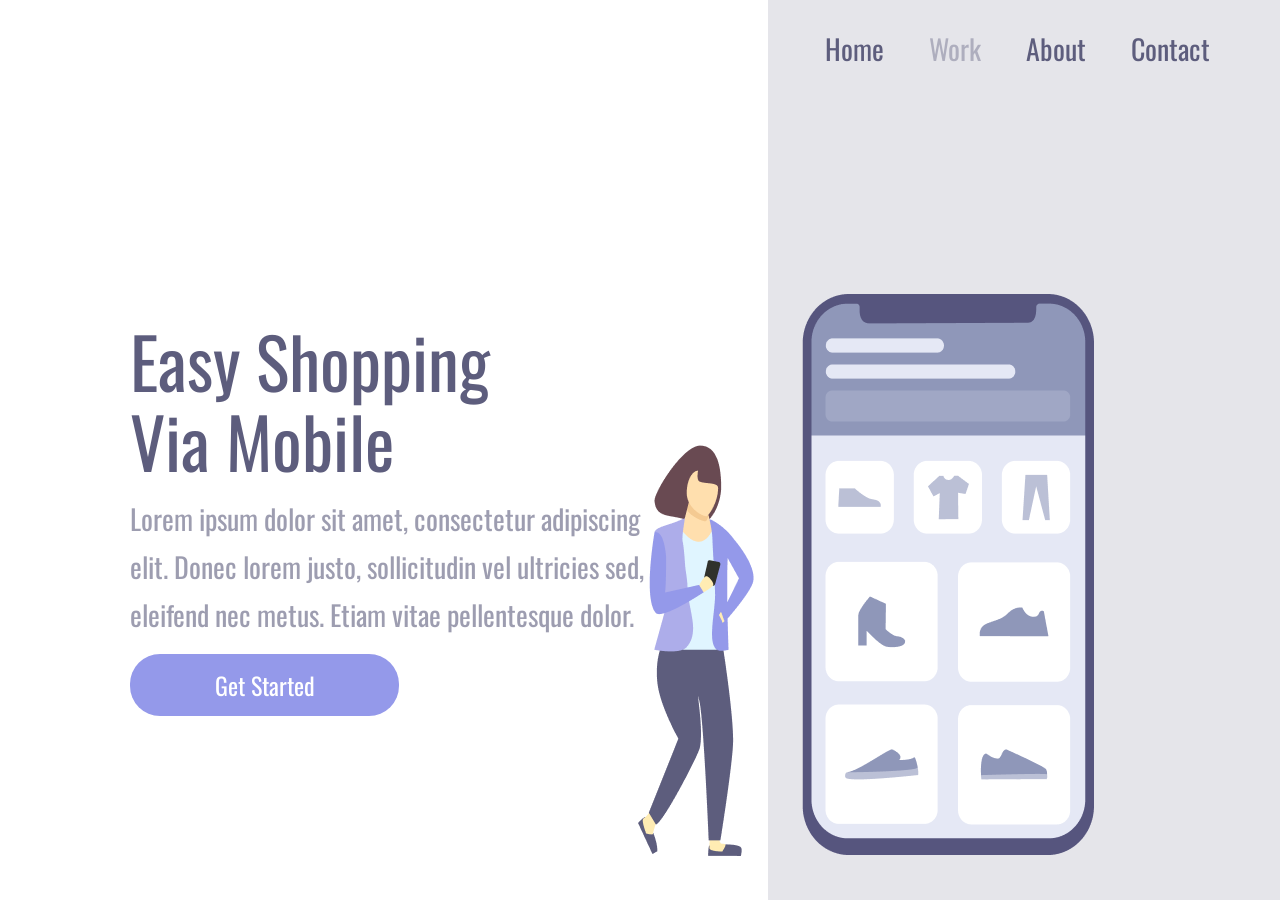
==== projeto-easy-shop/index.html @ 32786e82 "Primeiro Commit - Projeto Easy Shop" ====
<!DOCTYPE html>
<html lang="pt-BR">
<head>
    <meta charset="utf-8">
    <meta name="viewport" content="width=device-width, initial-scale=1.0">
    <link rel="stylesheet" href="./css/style.css">
    <title>Easy Shopping - Mobile | Projeto</title>
</head>
<body>
    <div class="wrapper">
        <section class="content-left">
            <h1>Easy Shopping Via Mobile</h1>
            <p>Lorem ipsum dolor sit amet, consectetur  adipiscing elit. Donec lorem justo, sollicitudin vel ultricies sed, eleifend nec metus. Etiam vitae pellentesque dolor. </p>
            <button>Get Started</button>
        </section>
        <section class="content-right">
            <header>
                <a>Home</a>
                <a>Work</a>
                <a>About</a>
                <a>Contact</a>
            </header>
            <img src="./assets/girl-cellphone.png" alt="">
        </section>
    </div>
</body>
</html>
---- projeto-easy-shop/css/style.css ----
/* Fonts */
@import url('https://fonts.googleapis.com/css2?family=Oswald&display=swap');

/* CSS Default  */
* {
    margin: 0;
    padding: 0;
    box-sizing: border-box;
    color: #5D5D7D;
    font-family: 'Oswald', sans-serif;
    font-weight: 400;
}

/* Container Left */
div.wrapper .content-left {
    display: inline-block;
    width: 60%;
    margin-top: 25%;
    padding-left: 130px;
}

div.wrapper .content-left h1 {
    width: 368px;
    font-size: 70px;
    line-height: 80px;
}

div.wrapper .content-left p {
    width: 540px;
    margin: 15px 0;
    font-size: 28px;
    line-height: 48px;
    opacity: 0.6;
}

div.wrapper .content-left button {
    width: 269px;
    height: 62px;
    background-color: #9499EA;
    color: #ffffff;
    font-size: 24px;
    text-align: center;
    line-height: 36px;
    border: 0;
    border-radius: 30px;
    cursor: pointer;
    transition: all .2s;
}

div.wrapper .content-left button:hover {
    opacity: .7;
}

div.wrapper .content-left button:active {
    opacity: .4;
}

/* Container Right */
div.wrapper .content-right {
    display: inline-block;
    position: absolute;
    width: 40%;
    height: 100vh;    
    background-color: rgba(93, 93, 125, 0.16);
}

div.wrapper .content-right header {
    margin: 28px 0 0 57px;
}

div.wrapper .content-right header a {
    font-size: 28px;
    line-height: 41px;
    margin-right: 41px;
    cursor: pointer;
}

div.wrapper .content-right header a:nth-child(2) {
    opacity: .4;
}

div.wrapper .content-right header a:hover {
    opacity: .4;
}

div.wrapper .content-right header a:active {
    opacity: .6;
}

div.wrapper .content-right img {
    position: relative;
    top: 25%;
    right: 130px;
}

/* MEDIA QUERIES */
@media screen and (max-width: 900px) {

    div.wrapper .content-left {
        display: block;
        width: 100%;
        height: 50%;
        margin: 0;
        padding: 0;
    }

    div.wrapper .content-left h1 {
        width: auto;
        margin: 58px 50px 0 50px;
        font-size: 36px;
        text-align: center;
        line-height: 52px;
    }

    div.wrapper .content-left p {
        width: auto;
        margin: 15px 40px;
        font-size: 14px;
        line-height: 24px;
        text-align: center;
    }

    div.wrapper .content-left button {
        display: block;
        margin: 20px auto;
    }

    div.wrapper .content-right {
        display: block;
        position: static;
        width: 100%;
        height: auto;
        margin: 0;
        padding: 40px;
    }

    div.wrapper .content-right header {
        display: none;
    }

    div.wrapper .content-right img {
        position: static;
        max-width: 90%;
    }

}
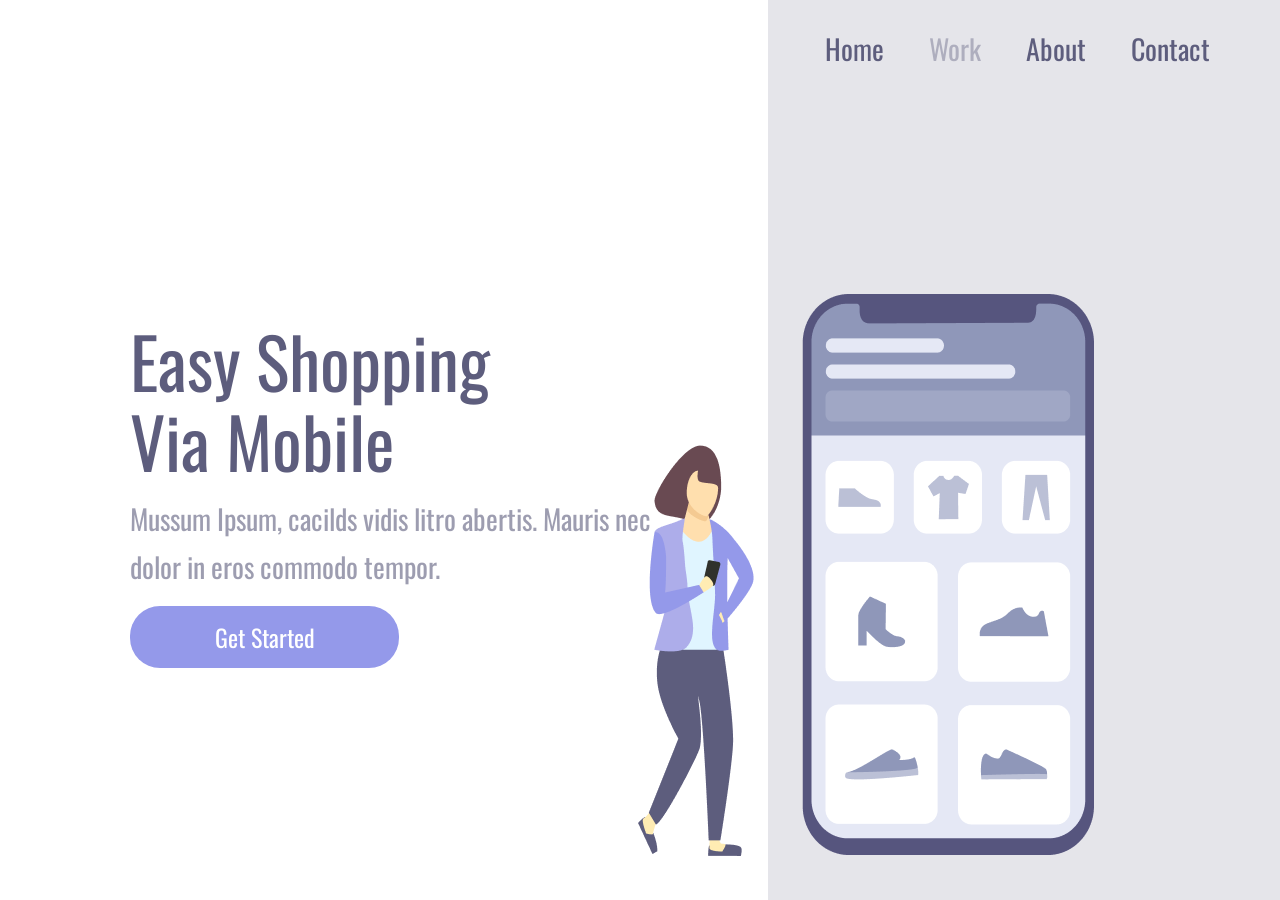
==== commit 12130bf4: "Alteração do opacity no style.css e alteração de parágrafo no html" ====
--- a/projeto-easy-shop/index.html
+++ b/projeto-easy-shop/index.html
@@ -4,13 +4,13 @@
     <meta charset="utf-8">
     <meta name="viewport" content="width=device-width, initial-scale=1.0">
     <link rel="stylesheet" href="./css/style.css">
-    <title>Easy Shopping - Mobile | Projeto</title>
+    <title>Easy Shopping - Mobile 2.0 | Projeto</title>
 </head>
 <body>
     <div class="wrapper">
         <section class="content-left">
             <h1>Easy Shopping Via Mobile</h1>
-            <p>Lorem ipsum dolor sit amet, consectetur  adipiscing elit. Donec lorem justo, sollicitudin vel ultricies sed, eleifend nec metus. Etiam vitae pellentesque dolor. </p>
+            <p>Mussum Ipsum, cacilds vidis litro abertis. Mauris nec dolor in eros commodo tempor.</p>
             <button>Get Started</button>
         </section>
         <section class="content-right">
--- a/projeto-easy-shop/css/style.css
+++ b/projeto-easy-shop/css/style.css
@@ -48,7 +48,7 @@
 }
 
 div.wrapper .content-left button:hover {
-    opacity: .7;
+    opacity: 0.7;
 }
 
 div.wrapper .content-left button:active {
